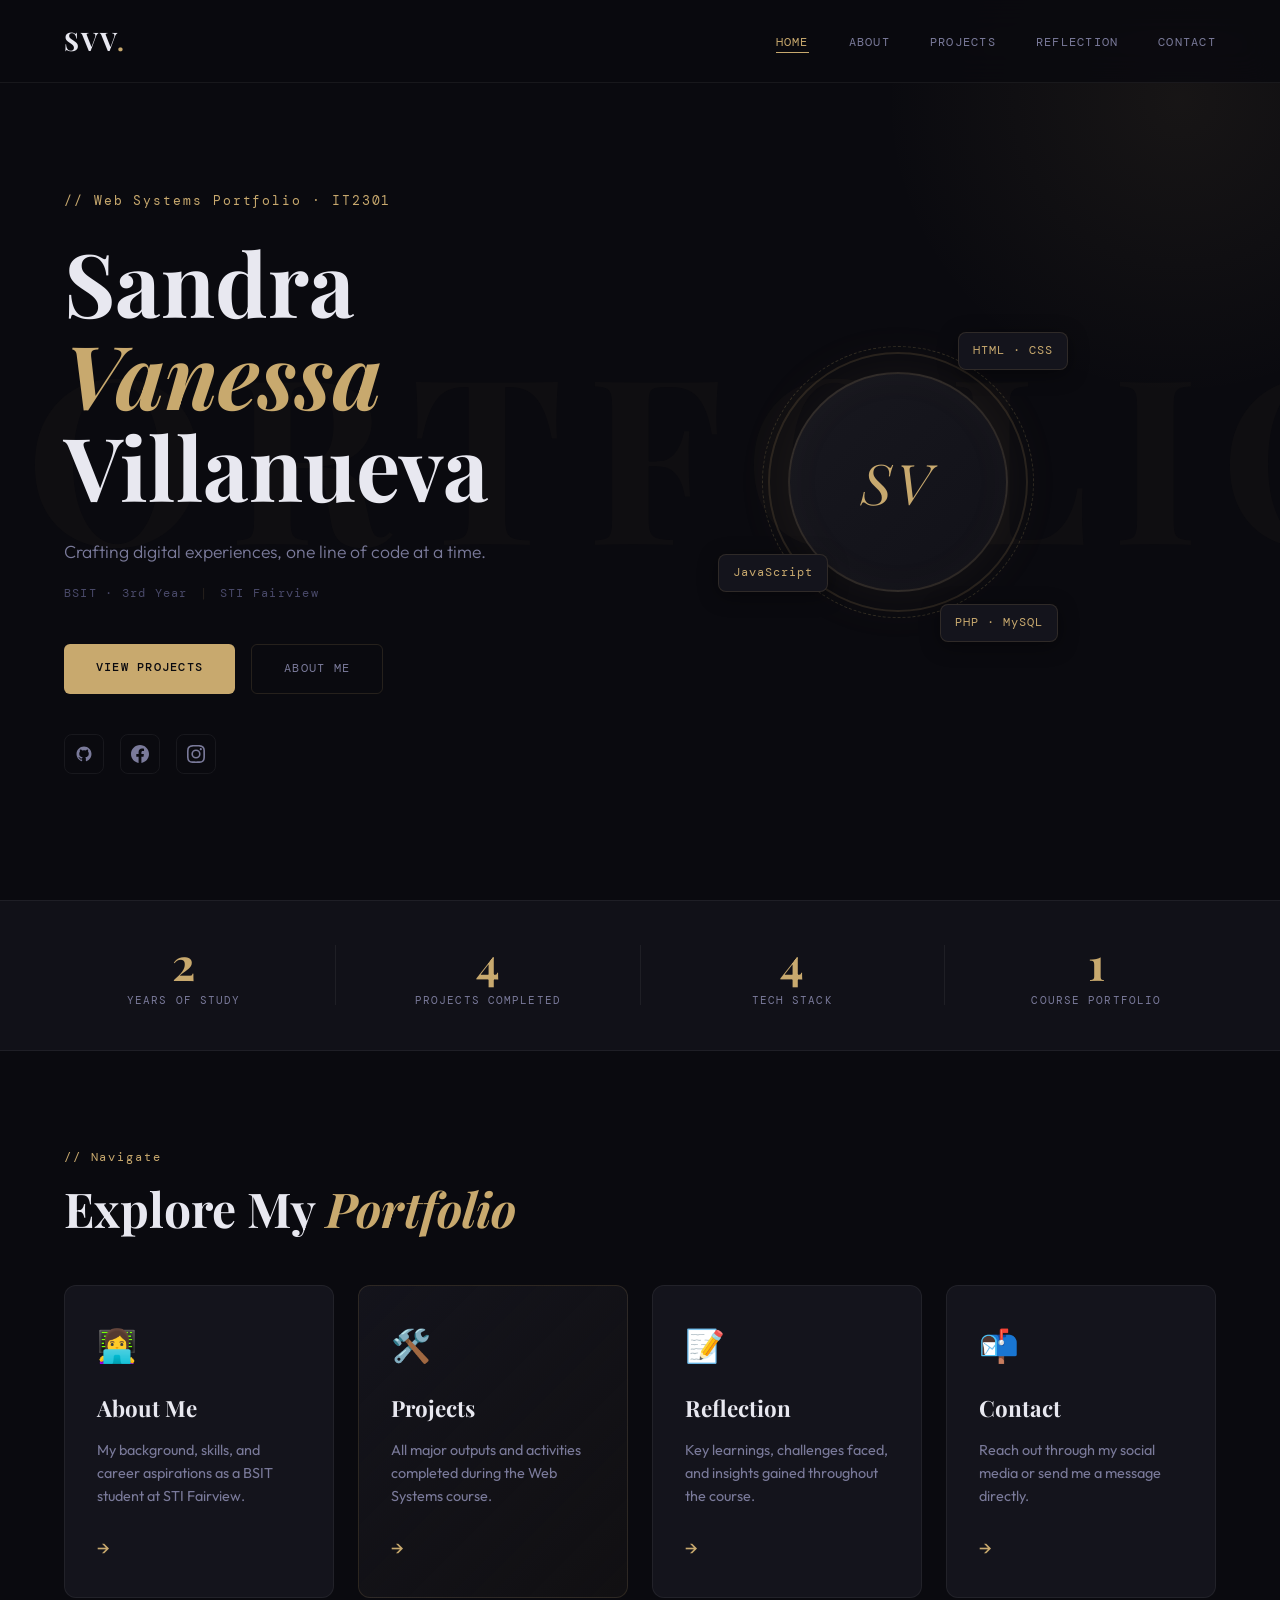
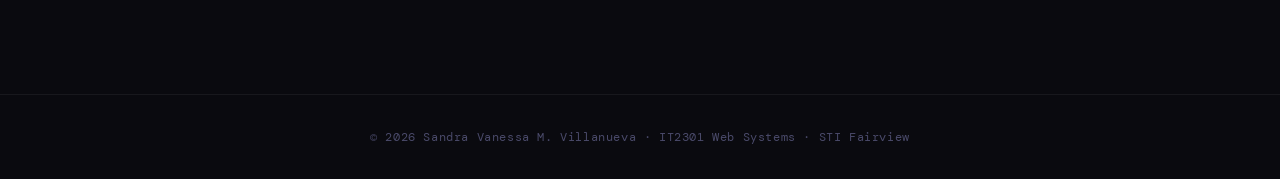
==== index.html @ a741197a "Add files via upload" ====
<!DOCTYPE html>
<html lang="en">
<head>
  <meta charset="UTF-8" />
  <meta name="viewport" content="width=device-width, initial-scale=1.0"/>
  <title>Sandra Vanessa Villanueva | Portfolio</title>
  <link rel="preconnect" href="https://fonts.googleapis.com">
  <link href="https://fonts.googleapis.com/css2?family=Playfair+Display:ital,wght@0,400;0,700;1,400&family=DM+Mono:wght@300;400;500&family=Outfit:wght@300;400;500;600&display=swap" rel="stylesheet">
  <link rel="stylesheet" href="style.css">
</head>
<body>

  <!-- NAV -->
  <nav class="navbar" id="navbar">
    <div class="nav-logo">SVV<span class="dot">.</span></div>
    <ul class="nav-links">
      <li><a href="index.html" class="active">Home</a></li>
      <li><a href="about.html">About</a></li>
      <li><a href="projects.html">Projects</a></li>
      <li><a href="reflection.html">Reflection</a></li>
      <li><a href="contact.html">Contact</a></li>
    </ul>
    <button class="hamburger" id="hamburger">&#9776;</button>
  </nav>

  <!-- HERO -->
  <section class="hero">
    <div class="hero-bg-text">PORTFOLIO</div>
    <div class="hero-content">
      <p class="hero-label mono">// Web Systems Portfolio · IT2301</p>
      <h1 class="hero-name">Sandra<br><span class="italic">Vanessa</span><br>Villanueva</h1>
      <p class="hero-tagline">Crafting digital experiences, one line of code at a time.</p>
      <div class="hero-meta mono">
        <span>BSIT · 3rd Year</span>
        <span class="sep">|</span>
        <span>STI Fairview</span>
      </div>
      <div class="hero-actions">
        <a href="projects.html" class="btn-primary">View Projects</a>
        <a href="about.html" class="btn-ghost">About Me</a>
      </div>
      <div class="hero-socials">
        <a href="https://github.com/" target="_blank" class="social-link" title="GitHub">
          <svg viewBox="0 0 24 24" fill="currentColor"><path d="M12 2C6.477 2 2 6.484 2 12.017c0 4.425 2.865 8.18 6.839 9.504.5.092.682-.217.682-.483 0-.237-.008-.868-.013-1.703-2.782.605-3.369-1.343-3.369-1.343-.454-1.158-1.11-1.466-1.11-1.466-.908-.62.069-.608.069-.608 1.003.07 1.531 1.032 1.531 1.032.892 1.53 2.341 1.088 2.91.832.092-.647.35-1.088.636-1.338-2.22-.253-4.555-1.113-4.555-4.951 0-1.093.39-1.988 1.029-2.688-.103-.253-.446-1.272.098-2.65 0 0 .84-.27 2.75 1.026A9.564 9.564 0 0112 6.844c.85.004 1.705.115 2.504.337 1.909-1.296 2.747-1.027 2.747-1.027.546 1.379.202 2.398.1 2.651.64.7 1.028 1.595 1.028 2.688 0 3.848-2.339 4.695-4.566 4.943.359.309.678.92.678 1.855 0 1.338-.012 2.419-.012 2.747 0 .268.18.58.688.482A10.019 10.019 0 0022 12.017C22 6.484 17.522 2 12 2z"/></svg>
        </a>
        <a href="https://facebook.com/" target="_blank" class="social-link" title="Facebook">
          <svg viewBox="0 0 24 24" fill="currentColor"><path d="M24 12.073c0-6.627-5.373-12-12-12s-12 5.373-12 12c0 5.99 4.388 10.954 10.125 11.854v-8.385H7.078v-3.47h3.047V9.43c0-3.007 1.792-4.669 4.533-4.669 1.312 0 2.686.235 2.686.235v2.953H15.83c-1.491 0-1.956.925-1.956 1.874v2.25h3.328l-.532 3.47h-2.796v8.385C19.612 23.027 24 18.062 24 12.073z"/></svg>
        </a>
        <a href="https://instagram.com/" target="_blank" class="social-link" title="Instagram">
          <svg viewBox="0 0 24 24" fill="currentColor"><path d="M12 2.163c3.204 0 3.584.012 4.85.07 3.252.148 4.771 1.691 4.919 4.919.058 1.265.069 1.645.069 4.849 0 3.205-.012 3.584-.069 4.849-.149 3.225-1.664 4.771-4.919 4.919-1.266.058-1.644.07-4.85.07-3.204 0-3.584-.012-4.849-.07-3.26-.149-4.771-1.699-4.919-4.92-.058-1.265-.07-1.644-.07-4.849 0-3.204.013-3.583.07-4.849.149-3.227 1.664-4.771 4.919-4.919 1.266-.057 1.645-.069 4.849-.069zM12 0C8.741 0 8.333.014 7.053.072 2.695.272.273 2.69.073 7.052.014 8.333 0 8.741 0 12c0 3.259.014 3.668.072 4.948.2 4.358 2.618 6.78 6.98 6.98C8.333 23.986 8.741 24 12 24c3.259 0 3.668-.014 4.948-.072 4.354-.2 6.782-2.618 6.979-6.98.059-1.28.073-1.689.073-4.948 0-3.259-.014-3.667-.072-4.947-.196-4.354-2.617-6.78-6.979-6.98C15.668.014 15.259 0 12 0zm0 5.838a6.162 6.162 0 100 12.324 6.162 6.162 0 000-12.324zM12 16a4 4 0 110-8 4 4 0 010 8zm6.406-11.845a1.44 1.44 0 100 2.881 1.44 1.44 0 000-2.881z"/></svg>
        </a>
      </div>
    </div>
    <div class="hero-visual">
      <div class="avatar-ring">
        <div class="avatar-inner">
          <span class="avatar-initials">SV</span>
        </div>
      </div>
      <div class="float-badge badge-1 mono">HTML · CSS</div>
      <div class="float-badge badge-2 mono">JavaScript</div>
      <div class="float-badge badge-3 mono">PHP · MySQL</div>
    </div>
  </section>

  <!-- QUICK STATS -->
  <section class="stats-bar">
    <div class="stat">
      <span class="stat-num" data-target="3">0</span>
      <span class="stat-label">Years of Study</span>
    </div>
    <div class="stat-divider"></div>
    <div class="stat">
      <span class="stat-num" data-target="5">0</span>
      <span class="stat-label">Projects Completed</span>
    </div>
    <div class="stat-divider"></div>
    <div class="stat">
      <span class="stat-num" data-target="5">0</span>
      <span class="stat-label">Tech Stack</span>
    </div>
    <div class="stat-divider"></div>
    <div class="stat">
      <span class="stat-num" data-target="1">0</span>
      <span class="stat-label">Course Portfolio</span>
    </div>
  </section>

  <!-- FEATURED SECTION -->
  <section class="featured">
    <div class="section-header">
      <p class="mono section-tag">// Navigate</p>
      <h2>Explore My <span class="italic">Portfolio</span></h2>
    </div>
    <div class="cards-grid">
      <a href="about.html" class="card">
        <div class="card-icon">👩‍💻</div>
        <h3>About Me</h3>
        <p>My background, skills, and career aspirations as a BSIT student at STI Fairview.</p>
        <span class="card-arrow">→</span>
      </a>
      <a href="projects.html" class="card card-featured">
        <div class="card-icon">🛠️</div>
        <h3>Projects</h3>
        <p>All major outputs and activities completed during the Web Systems course.</p>
        <span class="card-arrow">→</span>
      </a>
      <a href="reflection.html" class="card">
        <div class="card-icon">📝</div>
        <h3>Reflection</h3>
        <p>Key learnings, challenges faced, and insights gained throughout the course.</p>
        <span class="card-arrow">→</span>
      </a>
      <a href="contact.html" class="card">
        <div class="card-icon">📬</div>
        <h3>Contact</h3>
        <p>Reach out through my social media or send me a message directly.</p>
        <span class="card-arrow">→</span>
      </a>
    </div>
  </section>

  <footer class="footer">
    <p class="mono">© 2026 Sandra Vanessa M. Villanueva · IT2301 Web Systems · STI Fairview</p>
  </footer>

  <script src="main.js"></script>
</body>
</html>
---- style.css ----
/* ===========================
   CSS Variables & Reset
=========================== */
:root {
  --bg: #0a0a0f;
  --bg-2: #111118;
  --bg-3: #18181f;
  --bg-card: #14141c;
  --accent: #c8a96e;
  --accent-2: #e8c98e;
  --accent-glow: rgba(200, 169, 110, 0.15);
  --text: #e8e8f0;
  --text-muted: #7a7a9a;
  --text-dim: #4a4a6a;
  --border: rgba(200, 169, 110, 0.15);
  --border-soft: rgba(255,255,255,0.06);
  --font-display: 'Playfair Display', serif;
  --font-mono: 'DM Mono', monospace;
  --font-body: 'Outfit', sans-serif;
  --radius: 12px;
  --transition: 0.3s ease;
}

*, *::before, *::after { box-sizing: border-box; margin: 0; padding: 0; }

html { scroll-behavior: smooth; }

body {
  background: var(--bg);
  color: var(--text);
  font-family: var(--font-body);
  font-size: 16px;
  line-height: 1.7;
  overflow-x: hidden;
}

a { text-decoration: none; color: inherit; }
ul { list-style: none; }
img { max-width: 100%; display: block; }

/* ===========================
   Navbar
=========================== */
.navbar {
  position: fixed;
  top: 0; left: 0; right: 0;
  z-index: 1000;
  display: flex;
  align-items: center;
  justify-content: space-between;
  padding: 1.2rem 4rem;
  background: rgba(10, 10, 15, 0.85);
  backdrop-filter: blur(16px);
  border-bottom: 1px solid var(--border-soft);
  transition: var(--transition);
}

.navbar.scrolled {
  padding: 0.9rem 4rem;
  background: rgba(10, 10, 15, 0.97);
}

.nav-logo {
  font-family: var(--font-display);
  font-size: 1.6rem;
  font-weight: 700;
  color: var(--text);
  letter-spacing: 2px;
}

.nav-logo .dot { color: var(--accent); }

.nav-links {
  display: flex;
  gap: 2.5rem;
  align-items: center;
}

.nav-links a {
  font-family: var(--font-mono);
  font-size: 0.78rem;
  letter-spacing: 0.1em;
  color: var(--text-muted);
  text-transform: uppercase;
  transition: var(--transition);
  position: relative;
  padding-bottom: 3px;
}

.nav-links a::after {
  content: '';
  position: absolute;
  bottom: 0; left: 0;
  width: 0; height: 1px;
  background: var(--accent);
  transition: var(--transition);
}

.nav-links a:hover,
.nav-links a.active {
  color: var(--accent);
}

.nav-links a:hover::after,
.nav-links a.active::after {
  width: 100%;
}

.hamburger {
  display: none;
  background: none;
  border: none;
  color: var(--text);
  font-size: 1.5rem;
  cursor: pointer;
}

/* ===========================
   Hero
=========================== */
.hero {
  min-height: 100vh;
  display: flex;
  align-items: center;
  padding: 8rem 4rem 4rem;
  position: relative;
  overflow: hidden;
  gap: 4rem;
}

.hero-bg-text {
  position: absolute;
  top: 50%;
  left: 50%;
  transform: translate(-50%, -50%);
  font-family: var(--font-display);
  font-size: clamp(6rem, 18vw, 18rem);
  font-weight: 700;
  color: rgba(200, 169, 110, 0.03);
  white-space: nowrap;
  pointer-events: none;
  user-select: none;
  letter-spacing: 0.1em;
}

.hero::before {
  content: '';
  position: absolute;
  top: -200px; right: -200px;
  width: 600px; height: 600px;
  background: radial-gradient(circle, rgba(200,169,110,0.07) 0%, transparent 70%);
  pointer-events: none;
}

.hero-content {
  flex: 1;
  max-width: 600px;
  animation: fadeUp 0.8s ease forwards;
}

.hero-label {
  color: var(--accent);
  font-size: 0.8rem;
  letter-spacing: 0.15em;
  margin-bottom: 1.5rem;
  opacity: 0;
  animation: fadeUp 0.8s 0.1s ease forwards;
}

.hero-name {
  font-family: var(--font-display);
  font-size: clamp(3rem, 7vw, 5.5rem);
  line-height: 1.05;
  font-weight: 700;
  color: var(--text);
  margin-bottom: 1.5rem;
  opacity: 0;
  animation: fadeUp 0.8s 0.2s ease forwards;
}

.hero-name .italic { font-style: italic; color: var(--accent); }

.hero-tagline {
  font-size: 1.1rem;
  color: var(--text-muted);
  margin-bottom: 1rem;
  font-weight: 300;
  opacity: 0;
  animation: fadeUp 0.8s 0.3s ease forwards;
}

.hero-meta {
  display: flex;
  align-items: center;
  gap: 0.75rem;
  font-size: 0.78rem;
  color: var(--text-dim);
  letter-spacing: 0.1em;
  margin-bottom: 2.5rem;
  opacity: 0;
  animation: fadeUp 0.8s 0.4s ease forwards;
}

.hero-meta .sep { color: var(--border); }

.hero-actions {
  display: flex;
  gap: 1rem;
  margin-bottom: 2.5rem;
  opacity: 0;
  animation: fadeUp 0.8s 0.5s ease forwards;
}

.btn-primary {
  display: inline-block;
  padding: 0.85rem 2rem;
  background: var(--accent);
  color: #0a0a0f;
  font-family: var(--font-mono);
  font-size: 0.78rem;
  font-weight: 500;
  letter-spacing: 0.1em;
  text-transform: uppercase;
  border-radius: 6px;
  transition: var(--transition);
}

.btn-primary:hover {
  background: var(--accent-2);
  transform: translateY(-2px);
  box-shadow: 0 8px 24px rgba(200,169,110,0.3);
}

.btn-ghost {
  display: inline-block;
  padding: 0.85rem 2rem;
  border: 1px solid var(--border);
  color: var(--text-muted);
  font-family: var(--font-mono);
  font-size: 0.78rem;
  letter-spacing: 0.1em;
  text-transform: uppercase;
  border-radius: 6px;
  transition: var(--transition);
}

.btn-ghost:hover {
  border-color: var(--accent);
  color: var(--accent);
  transform: translateY(-2px);
}

.hero-socials {
  display: flex;
  gap: 1rem;
  opacity: 0;
  animation: fadeUp 0.8s 0.6s ease forwards;
}

.social-link {
  width: 40px; height: 40px;
  display: flex; align-items: center; justify-content: center;
  border: 1px solid var(--border-soft);
  border-radius: 8px;
  color: var(--text-muted);
  transition: var(--transition);
}

.social-link svg { width: 18px; height: 18px; }

.social-link:hover {
  border-color: var(--accent);
  color: var(--accent);
  background: var(--accent-glow);
  transform: translateY(-3px);
}

/* Hero Visual */
.hero-visual {
  flex: 0 0 auto;
  position: relative;
  display: flex;
  align-items: center;
  justify-content: center;
  width: 340px; height: 340px;
  opacity: 0;
  animation: fadeIn 1s 0.5s ease forwards;
}

.avatar-ring {
  width: 260px; height: 260px;
  border-radius: 50%;
  border: 2px solid var(--border);
  display: flex; align-items: center; justify-content: center;
  position: relative;
  animation: spin 20s linear infinite;
}

.avatar-ring::before {
  content: '';
  position: absolute;
  inset: -8px;
  border-radius: 50%;
  border: 1px dashed rgba(200,169,110,0.2);
}

.avatar-inner {
  width: 220px; height: 220px;
  border-radius: 50%;
  background: linear-gradient(135deg, var(--bg-3), var(--bg-2));
  border: 2px solid var(--border);
  display: flex; align-items: center; justify-content: center;
  animation: spin 20s linear infinite reverse;
  box-shadow: 0 0 60px rgba(200,169,110,0.08), inset 0 0 40px rgba(200,169,110,0.03);
}

.avatar-initials {
  font-family: var(--font-display);
  font-size: 3.5rem;
  font-style: italic;
  color: var(--accent);
  letter-spacing: 4px;
}

.float-badge {
  position: absolute;
  background: var(--bg-card);
  border: 1px solid var(--border);
  border-radius: 8px;
  padding: 0.5rem 0.9rem;
  font-size: 0.72rem;
  color: var(--accent);
  letter-spacing: 0.08em;
  white-space: nowrap;
  box-shadow: 0 4px 20px rgba(0,0,0,0.4);
}

.badge-1 { top: 20px; right: 0; animation: float 3s ease-in-out infinite; }
.badge-2 { bottom: 60px; left: -10px; animation: float 3s ease-in-out infinite 1s; }
.badge-3 { bottom: 10px; right: 10px; animation: float 3s ease-in-out infinite 0.5s; }

/* ===========================
   Stats Bar
=========================== */
.stats-bar {
  display: flex;
  align-items: center;
  justify-content: center;
  gap: 0;
  padding: 2.5rem 4rem;
  background: var(--bg-2);
  border-top: 1px solid var(--border-soft);
  border-bottom: 1px solid var(--border-soft);
}

.stat {
  display: flex;
  flex-direction: column;
  align-items: center;
  gap: 0.3rem;
  flex: 1;
}

.stat-num {
  font-family: var(--font-display);
  font-size: 2.8rem;
  font-weight: 700;
  color: var(--accent);
  line-height: 1;
}

.stat-label {
  font-family: var(--font-mono);
  font-size: 0.7rem;
  color: var(--text-muted);
  letter-spacing: 0.1em;
  text-transform: uppercase;
}

.stat-divider {
  width: 1px;
  height: 60px;
  background: var(--border-soft);
  flex-shrink: 0;
  margin: 0 2rem;
}

/* ===========================
   Featured / Cards
=========================== */
.featured {
  padding: 6rem 4rem;
}

.section-header {
  margin-bottom: 3rem;
}

.section-tag {
  font-size: 0.78rem;
  color: var(--accent);
  letter-spacing: 0.15em;
  margin-bottom: 0.75rem;
}

.section-header h2 {
  font-family: var(--font-display);
  font-size: clamp(2rem, 4vw, 3rem);
  font-weight: 700;
  color: var(--text);
  line-height: 1.2;
}

.section-header h2 .italic { font-style: italic; color: var(--accent); }

.cards-grid {
  display: grid;
  grid-template-columns: repeat(auto-fit, minmax(240px, 1fr));
  gap: 1.5rem;
}

.card {
  display: block;
  background: var(--bg-card);
  border: 1px solid var(--border-soft);
  border-radius: var(--radius);
  padding: 2rem;
  transition: var(--transition);
  position: relative;
  overflow: hidden;
}

.card::before {
  content: '';
  position: absolute;
  top: 0; left: 0; right: 0;
  height: 2px;
  background: linear-gradient(90deg, transparent, var(--accent), transparent);
  opacity: 0;
  transition: var(--transition);
}

.card:hover {
  border-color: var(--border);
  transform: translateY(-6px);
  box-shadow: 0 20px 40px rgba(0,0,0,0.4);
}

.card:hover::before { opacity: 1; }

.card-featured {
  border-color: var(--border);
  background: linear-gradient(135deg, var(--bg-card), rgba(200,169,110,0.04));
}

.card-icon {
  font-size: 2rem;
  margin-bottom: 1rem;
}

.card h3 {
  font-family: var(--font-display);
  font-size: 1.4rem;
  margin-bottom: 0.75rem;
  color: var(--text);
}

.card p {
  font-size: 0.9rem;
  color: var(--text-muted);
  line-height: 1.6;
  margin-bottom: 1.5rem;
}

.card-arrow {
  font-size: 1.2rem;
  color: var(--accent);
  transition: var(--transition);
  display: inline-block;
}

.card:hover .card-arrow { transform: translateX(5px); }

/* ===========================
   Footer
=========================== */
.footer {
  text-align: center;
  padding: 2rem;
  border-top: 1px solid var(--border-soft);
  color: var(--text-dim);
  font-size: 0.75rem;
  letter-spacing: 0.05em;
}

/* ===========================
   Utility & Shared
=========================== */
.mono { font-family: var(--font-mono); }
.italic { font-style: italic; }

/* ===========================
   Page Hero (inner pages)
=========================== */
.page-hero {
  padding: 8rem 4rem 4rem;
  border-bottom: 1px solid var(--border-soft);
  position: relative;
  overflow: hidden;
}

.page-hero::before {
  content: '';
  position: absolute;
  top: -100px; right: -100px;
  width: 400px; height: 400px;
  background: radial-gradient(circle, rgba(200,169,110,0.06) 0%, transparent 70%);
  pointer-events: none;
}

.page-hero .hero-label {
  opacity: 1;
  animation: none;
  margin-bottom: 1rem;
}

.page-hero h1 {
  font-family: var(--font-display);
  font-size: clamp(2.5rem, 6vw, 4.5rem);
  font-weight: 700;
  line-height: 1.1;
  margin-bottom: 1rem;
}

.page-hero p {
  color: var(--text-muted);
  max-width: 520px;
  font-size: 1rem;
}

/* ===========================
   About Page
=========================== */
.about-grid {
  display: grid;
  grid-template-columns: 1fr 1fr;
  gap: 3rem;
  padding: 5rem 4rem;
  align-items: start;
}

.about-block {
  background: var(--bg-card);
  border: 1px solid var(--border-soft);
  border-radius: var(--radius);
  padding: 2.5rem;
}

.about-block h3 {
  font-family: var(--font-display);
  font-size: 1.5rem;
  margin-bottom: 1.2rem;
  color: var(--accent);
}

.about-block p {
  color: var(--text-muted);
  font-size: 0.95rem;
  line-height: 1.8;
}

.skills-section {
  padding: 0 4rem 5rem;
}

.skills-section h2 {
  font-family: var(--font-display);
  font-size: 2rem;
  margin-bottom: 2rem;
}

.skills-grid {
  display: grid;
  grid-template-columns: repeat(auto-fill, minmax(140px, 1fr));
  gap: 1rem;
}

.skill-chip {
  background: var(--bg-card);
  border: 1px solid var(--border-soft);
  border-radius: 8px;
  padding: 1rem 1.2rem;
  text-align: center;
  font-family: var(--font-mono);
  font-size: 0.78rem;
  color: var(--text-muted);
  letter-spacing: 0.05em;
  transition: var(--transition);
}

.skill-chip:hover {
  border-color: var(--accent);
  color: var(--accent);
  transform: translateY(-3px);
}

.skill-chip .skill-icon { font-size: 1.5rem; margin-bottom: 0.5rem; }

.career-section {
  padding: 0 4rem 5rem;
}

.career-section h2 {
  font-family: var(--font-display);
  font-size: 2rem;
  margin-bottom: 1.5rem;
}

.career-section p {
  max-width: 700px;
  color: var(--text-muted);
  font-size: 1rem;
  line-height: 1.8;
  background: var(--bg-card);
  border-left: 3px solid var(--accent);
  border-radius: 0 var(--radius) var(--radius) 0;
  padding: 2rem 2.5rem;
}

/* ===========================
   Projects Page
=========================== */
.projects-grid {
  display: grid;
  grid-template-columns: repeat(auto-fill, minmax(340px, 1fr));
  gap: 2rem;
  padding: 5rem 4rem;
}

.project-card {
  background: var(--bg-card);
  border: 1px solid var(--border-soft);
  border-radius: var(--radius);
  overflow: hidden;
  transition: var(--transition);
  display: flex;
  flex-direction: column;
}

.project-card:hover {
  border-color: var(--border);
  transform: translateY(-6px);
  box-shadow: 0 20px 50px rgba(0,0,0,0.5);
}

.project-thumb {
  width: 100%;
  height: 180px;
  background: linear-gradient(135deg, var(--bg-3), var(--bg-2));
  display: flex;
  align-items: center;
  justify-content: center;
  font-size: 3rem;
  border-bottom: 1px solid var(--border-soft);
  position: relative;
  overflow: hidden;
}

.project-thumb::after {
  content: '';
  position: absolute;
  inset: 0;
  background: linear-gradient(to bottom, transparent 50%, var(--bg-card));
}

.project-body {
  padding: 1.8rem;
  flex: 1;
  display: flex;
  flex-direction: column;
}

.project-body h3 {
  font-family: var(--font-display);
  font-size: 1.3rem;
  margin-bottom: 0.75rem;
  color: var(--text);
}

.project-body p {
  font-size: 0.88rem;
  color: var(--text-muted);
  line-height: 1.7;
  margin-bottom: 1.5rem;
  flex: 1;
}

.tech-tags {
  display: flex;
  flex-wrap: wrap;
  gap: 0.5rem;
  margin-bottom: 1.5rem;
}

.tech-tag {
  font-family: var(--font-mono);
  font-size: 0.68rem;
  color: var(--accent);
  background: var(--accent-glow);
  border: 1px solid rgba(200,169,110,0.2);
  border-radius: 4px;
  padding: 0.25rem 0.6rem;
  letter-spacing: 0.05em;
}

.project-link {
  display: inline-flex;
  align-items: center;
  gap: 0.5rem;
  font-family: var(--font-mono);
  font-size: 0.75rem;
  color: var(--accent);
  letter-spacing: 0.08em;
  text-transform: uppercase;
  transition: var(--transition);
}

.project-link:hover { gap: 0.8rem; }

/* ===========================
   Reflection Page
=========================== */
.reflection-wrap {
  max-width: 800px;
  margin: 0 auto;
  padding: 5rem 4rem;
}

.reflection-content {
  background: var(--bg-card);
  border: 1px solid var(--border-soft);
  border-radius: var(--radius);
  padding: 3rem;
}

.reflection-content h3 {
  font-family: var(--font-display);
  font-size: 1.4rem;
  color: var(--accent);
  margin: 2rem 0 1rem;
}

.reflection-content h3:first-child { margin-top: 0; }

.reflection-content p {
  color: var(--text-muted);
  font-size: 0.95rem;
  line-height: 1.9;
  margin-bottom: 1rem;
}

.word-count {
  font-family: var(--font-mono);
  font-size: 0.72rem;
  color: var(--text-dim);
  text-align: right;
  margin-top: 2rem;
  padding-top: 1rem;
  border-top: 1px solid var(--border-soft);
}

/* ===========================
   Contact Page
=========================== */
.contact-wrap {
  max-width: 700px;
  margin: 0 auto;
  padding: 5rem 4rem;
}

.contact-socials {
  display: grid;
  grid-template-columns: repeat(auto-fill, minmax(200px, 1fr));
  gap: 1.2rem;
  margin-bottom: 3rem;
}

.contact-card {
  display: flex;
  align-items: center;
  gap: 1rem;
  background: var(--bg-card);
  border: 1px solid var(--border-soft);
  border-radius: var(--radius);
  padding: 1.5rem;
  transition: var(--transition);
  color: var(--text);
}

.contact-card:hover {
  border-color: var(--accent);
  transform: translateY(-4px);
  box-shadow: 0 12px 30px rgba(0,0,0,0.4);
}

.contact-card svg {
  width: 28px; height: 28px;
  color: var(--accent);
  flex-shrink: 0;
}

.contact-card-info strong {
  display: block;
  font-size: 0.9rem;
  margin-bottom: 0.2rem;
}

.contact-card-info span {
  font-family: var(--font-mono);
  font-size: 0.72rem;
  color: var(--text-muted);
}

/* ===========================
   Animations
=========================== */
@keyframes fadeUp {
  from { opacity: 0; transform: translateY(24px); }
  to { opacity: 1; transform: translateY(0); }
}

@keyframes fadeIn {
  from { opacity: 0; }
  to { opacity: 1; }
}

@keyframes float {
  0%, 100% { transform: translateY(0); }
  50% { transform: translateY(-10px); }
}

@keyframes spin {
  from { transform: rotate(0deg); }
  to { transform: rotate(360deg); }
}

/* ===========================
   Responsive
=========================== */
@media (max-width: 900px) {
  .navbar { padding: 1rem 1.5rem; }
  .nav-links { display: none; position: fixed; top: 0; right: 0; bottom: 0; width: 260px; background: var(--bg-2); flex-direction: column; align-items: flex-start; padding: 5rem 2rem 2rem; gap: 1.5rem; border-left: 1px solid var(--border-soft); z-index: 999; transform: translateX(100%); transition: transform 0.3s ease; }
  .nav-links.open { display: flex; transform: translateX(0); }
  .hamburger { display: block; z-index: 1001; }
  .hero { flex-direction: column; padding: 6rem 1.5rem 3rem; text-align: center; gap: 3rem; }
  .hero-visual { display: none; }
  .hero-actions, .hero-socials, .hero-meta { justify-content: center; }
  .about-grid { grid-template-columns: 1fr; padding: 3rem 1.5rem; }
  .projects-grid { padding: 3rem 1.5rem; grid-template-columns: 1fr; }
  .reflection-wrap, .contact-wrap { padding: 3rem 1.5rem; }
  .skills-section, .career-section { padding: 0 1.5rem 3rem; }
  .stats-bar { padding: 2rem 1.5rem; gap: 0; flex-wrap: wrap; }
  .stat-divider { display: none; }
  .stat { flex: 0 0 50%; padding: 1rem 0; }
  .featured { padding: 3rem 1.5rem; }
  .page-hero { padding: 6rem 1.5rem 3rem; }
}

@media (max-width: 480px) {
  .hero-name { font-size: 2.8rem; }
  .cards-grid { grid-template-columns: 1fr; }
  .contact-socials { grid-template-columns: 1fr; }
}
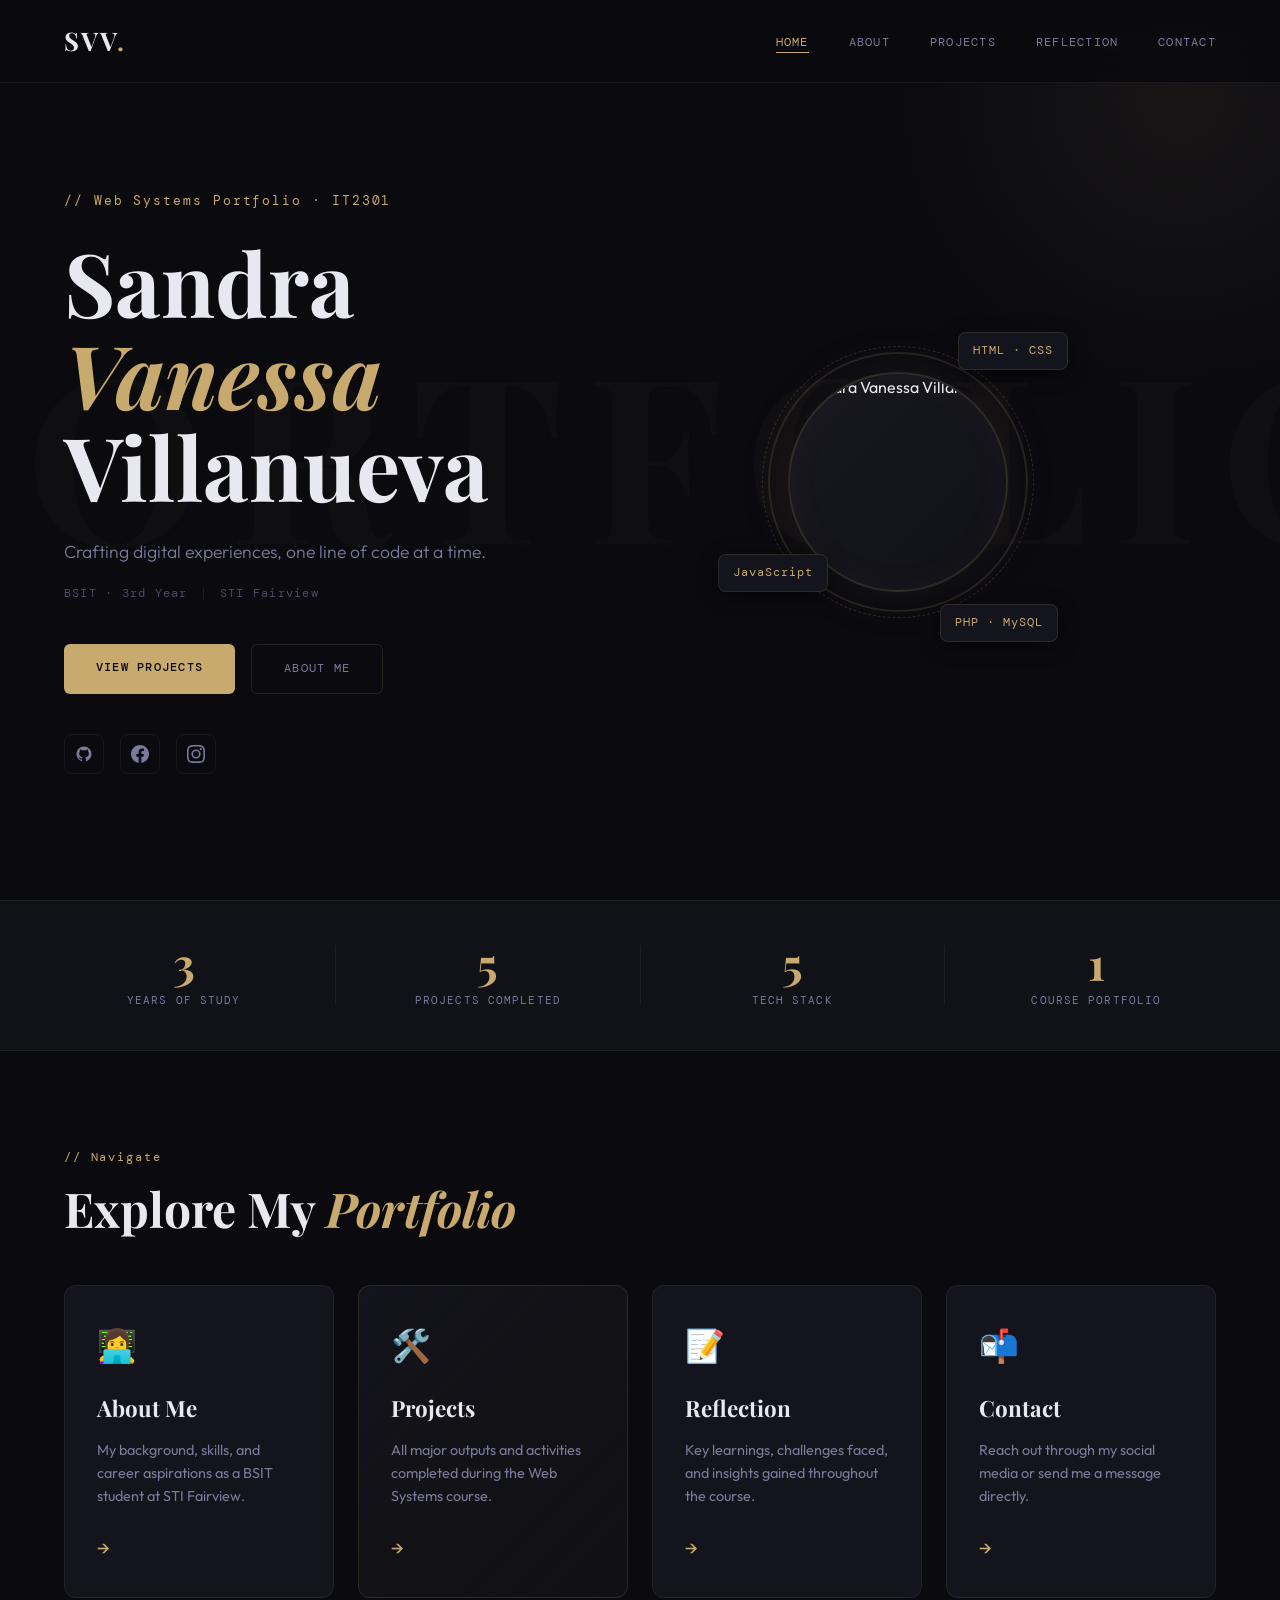
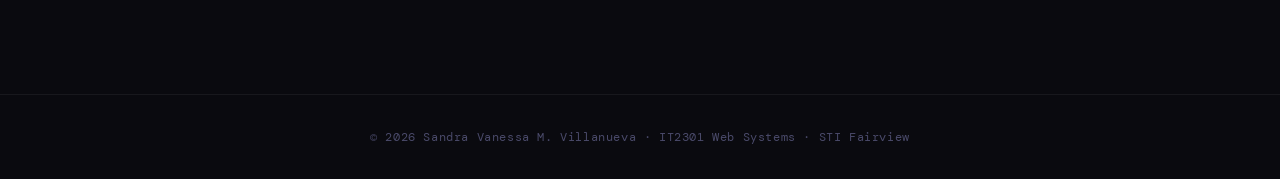
==== commit 77231db7: "Add files via upload" ====
--- a/index.html
+++ b/index.html
@@ -43,7 +43,7 @@
         <a href="https://github.com/" target="_blank" class="social-link" title="GitHub">
           <svg viewBox="0 0 24 24" fill="currentColor"><path d="M12 2C6.477 2 2 6.484 2 12.017c0 4.425 2.865 8.18 6.839 9.504.5.092.682-.217.682-.483 0-.237-.008-.868-.013-1.703-2.782.605-3.369-1.343-3.369-1.343-.454-1.158-1.11-1.466-1.11-1.466-.908-.62.069-.608.069-.608 1.003.07 1.531 1.032 1.531 1.032.892 1.53 2.341 1.088 2.91.832.092-.647.35-1.088.636-1.338-2.22-.253-4.555-1.113-4.555-4.951 0-1.093.39-1.988 1.029-2.688-.103-.253-.446-1.272.098-2.65 0 0 .84-.27 2.75 1.026A9.564 9.564 0 0112 6.844c.85.004 1.705.115 2.504.337 1.909-1.296 2.747-1.027 2.747-1.027.546 1.379.202 2.398.1 2.651.64.7 1.028 1.595 1.028 2.688 0 3.848-2.339 4.695-4.566 4.943.359.309.678.92.678 1.855 0 1.338-.012 2.419-.012 2.747 0 .268.18.58.688.482A10.019 10.019 0 0022 12.017C22 6.484 17.522 2 12 2z"/></svg>
         </a>
-        <a href="https://facebook.com/" target="_blank" class="social-link" title="Facebook">
+        <a href="https://www.facebook.com/share/1BPom37MXh/?mibextid=wwXIfr" target="_blank" class="social-link" title="Facebook">
           <svg viewBox="0 0 24 24" fill="currentColor"><path d="M24 12.073c0-6.627-5.373-12-12-12s-12 5.373-12 12c0 5.99 4.388 10.954 10.125 11.854v-8.385H7.078v-3.47h3.047V9.43c0-3.007 1.792-4.669 4.533-4.669 1.312 0 2.686.235 2.686.235v2.953H15.83c-1.491 0-1.956.925-1.956 1.874v2.25h3.328l-.532 3.47h-2.796v8.385C19.612 23.027 24 18.062 24 12.073z"/></svg>
         </a>
         <a href="https://instagram.com/" target="_blank" class="social-link" title="Instagram">
@@ -54,7 +54,7 @@
     <div class="hero-visual">
       <div class="avatar-ring">
         <div class="avatar-inner">
-          <span class="avatar-initials">SV</span>
+          <img src="https://scontent.fmnl17-6.fna.fbcdn.net/v/t39.30808-6/606403612_3003927533329725_5187247764986635827_n.jpg?_nc_cat=109&ccb=1-7&_nc_sid=6ee11a&_nc_eui2=AeGToDNQX0s3bWoY69khPu5DK9jpbRqt8bor2OltGq3xutKbbJWOQ_haNEWiBcj2wBaPQxO05Gdk2XEBSlI__t8C&_nc_ohc=gn3ejtfqXz8Q7kNvwF3ILej&_nc_oc=Adpn8U3rtkCgAvyTe8_KOG4BhjfBNT20pAdJgwNh3bxpTQFRLiLaTKG8lI22ugYXWug&_nc_zt=23&_nc_ht=scontent.fmnl17-6.fna&_nc_gid=sCIri7JRWKBKQbr-QGPBDw&_nc_ss=7b2a8&oh=00_Af4p0gWw9C6JTqw0D8Rpn23BeqoqpY21t2ClWPxB1EPz7w&oe=6A0E0C49" alt="Sandra Vanessa Villanueva" style="width:100%; height:100%; object-fit:cover; border-radius:50%;">
         </div>
       </div>
       <div class="float-badge badge-1 mono">HTML · CSS</div>
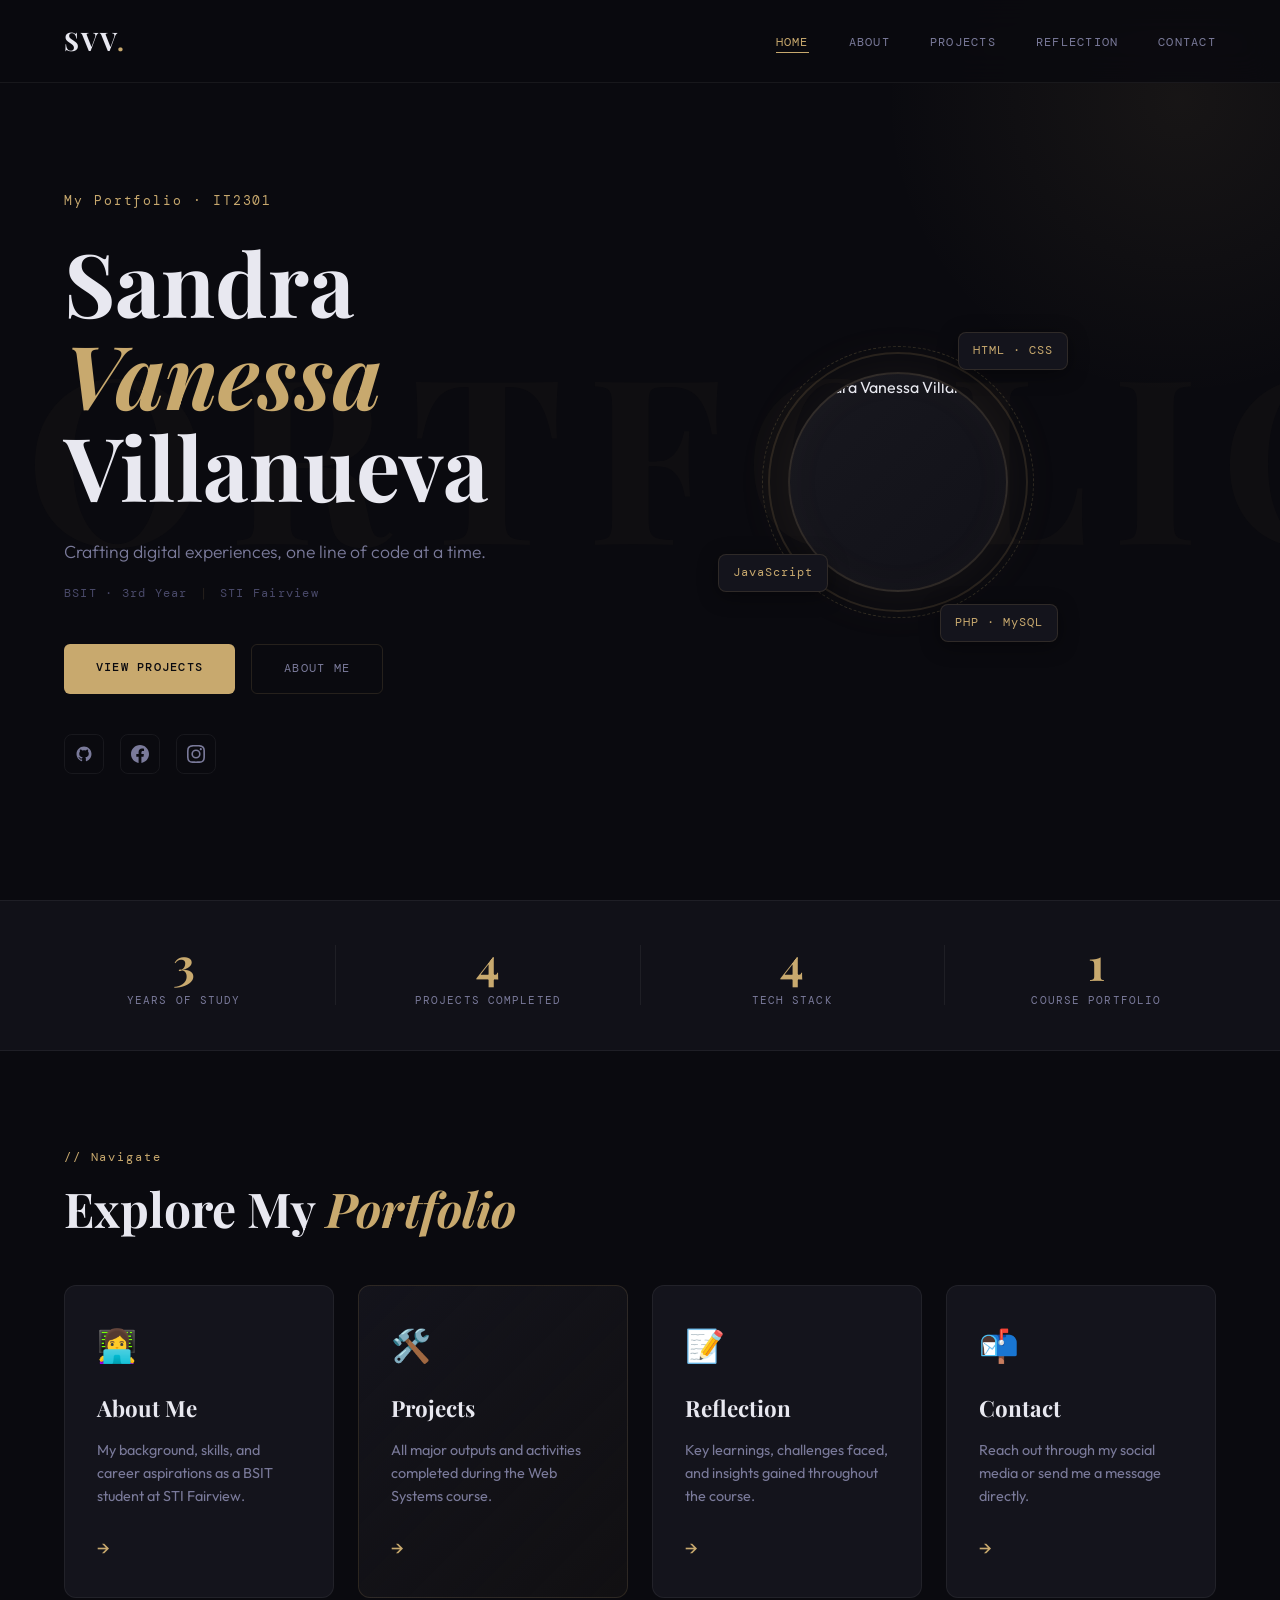
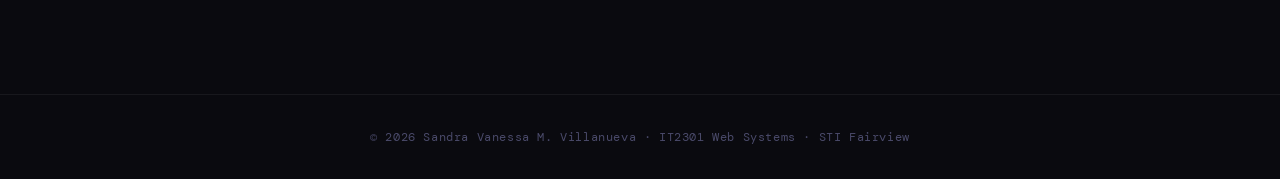
==== commit 7a13ca67: "Add files via upload" ====
--- a/index.html
+++ b/index.html
@@ -27,7 +27,7 @@
   <section class="hero">
     <div class="hero-bg-text">PORTFOLIO</div>
     <div class="hero-content">
-      <p class="hero-label mono">// Web Systems Portfolio · IT2301</p>
+      <p class="hero-label mono">My Portfolio · IT2301</p>
       <h1 class="hero-name">Sandra<br><span class="italic">Vanessa</span><br>Villanueva</h1>
       <p class="hero-tagline">Crafting digital experiences, one line of code at a time.</p>
       <div class="hero-meta mono">
@@ -40,13 +40,13 @@
         <a href="about.html" class="btn-ghost">About Me</a>
       </div>
       <div class="hero-socials">
-        <a href="https://github.com/" target="_blank" class="social-link" title="GitHub">
+        <a href="https://github.com/saaannndddyyy" target="_blank" class="social-link" title="GitHub">
           <svg viewBox="0 0 24 24" fill="currentColor"><path d="M12 2C6.477 2 2 6.484 2 12.017c0 4.425 2.865 8.18 6.839 9.504.5.092.682-.217.682-.483 0-.237-.008-.868-.013-1.703-2.782.605-3.369-1.343-3.369-1.343-.454-1.158-1.11-1.466-1.11-1.466-.908-.62.069-.608.069-.608 1.003.07 1.531 1.032 1.531 1.032.892 1.53 2.341 1.088 2.91.832.092-.647.35-1.088.636-1.338-2.22-.253-4.555-1.113-4.555-4.951 0-1.093.39-1.988 1.029-2.688-.103-.253-.446-1.272.098-2.65 0 0 .84-.27 2.75 1.026A9.564 9.564 0 0112 6.844c.85.004 1.705.115 2.504.337 1.909-1.296 2.747-1.027 2.747-1.027.546 1.379.202 2.398.1 2.651.64.7 1.028 1.595 1.028 2.688 0 3.848-2.339 4.695-4.566 4.943.359.309.678.92.678 1.855 0 1.338-.012 2.419-.012 2.747 0 .268.18.58.688.482A10.019 10.019 0 0022 12.017C22 6.484 17.522 2 12 2z"/></svg>
         </a>
         <a href="https://www.facebook.com/share/1BPom37MXh/?mibextid=wwXIfr" target="_blank" class="social-link" title="Facebook">
           <svg viewBox="0 0 24 24" fill="currentColor"><path d="M24 12.073c0-6.627-5.373-12-12-12s-12 5.373-12 12c0 5.99 4.388 10.954 10.125 11.854v-8.385H7.078v-3.47h3.047V9.43c0-3.007 1.792-4.669 4.533-4.669 1.312 0 2.686.235 2.686.235v2.953H15.83c-1.491 0-1.956.925-1.956 1.874v2.25h3.328l-.532 3.47h-2.796v8.385C19.612 23.027 24 18.062 24 12.073z"/></svg>
         </a>
-        <a href="https://instagram.com/" target="_blank" class="social-link" title="Instagram">
+        <a href="https://www.instagram.com/urs.ndy/" target="_blank" class="social-link" title="Instagram">
           <svg viewBox="0 0 24 24" fill="currentColor"><path d="M12 2.163c3.204 0 3.584.012 4.85.07 3.252.148 4.771 1.691 4.919 4.919.058 1.265.069 1.645.069 4.849 0 3.205-.012 3.584-.069 4.849-.149 3.225-1.664 4.771-4.919 4.919-1.266.058-1.644.07-4.85.07-3.204 0-3.584-.012-4.849-.07-3.26-.149-4.771-1.699-4.919-4.92-.058-1.265-.07-1.644-.07-4.849 0-3.204.013-3.583.07-4.849.149-3.227 1.664-4.771 4.919-4.919 1.266-.057 1.645-.069 4.849-.069zM12 0C8.741 0 8.333.014 7.053.072 2.695.272.273 2.69.073 7.052.014 8.333 0 8.741 0 12c0 3.259.014 3.668.072 4.948.2 4.358 2.618 6.78 6.98 6.98C8.333 23.986 8.741 24 12 24c3.259 0 3.668-.014 4.948-.072 4.354-.2 6.782-2.618 6.979-6.98.059-1.28.073-1.689.073-4.948 0-3.259-.014-3.667-.072-4.947-.196-4.354-2.617-6.78-6.979-6.98C15.668.014 15.259 0 12 0zm0 5.838a6.162 6.162 0 100 12.324 6.162 6.162 0 000-12.324zM12 16a4 4 0 110-8 4 4 0 010 8zm6.406-11.845a1.44 1.44 0 100 2.881 1.44 1.44 0 000-2.881z"/></svg>
         </a>
       </div>
